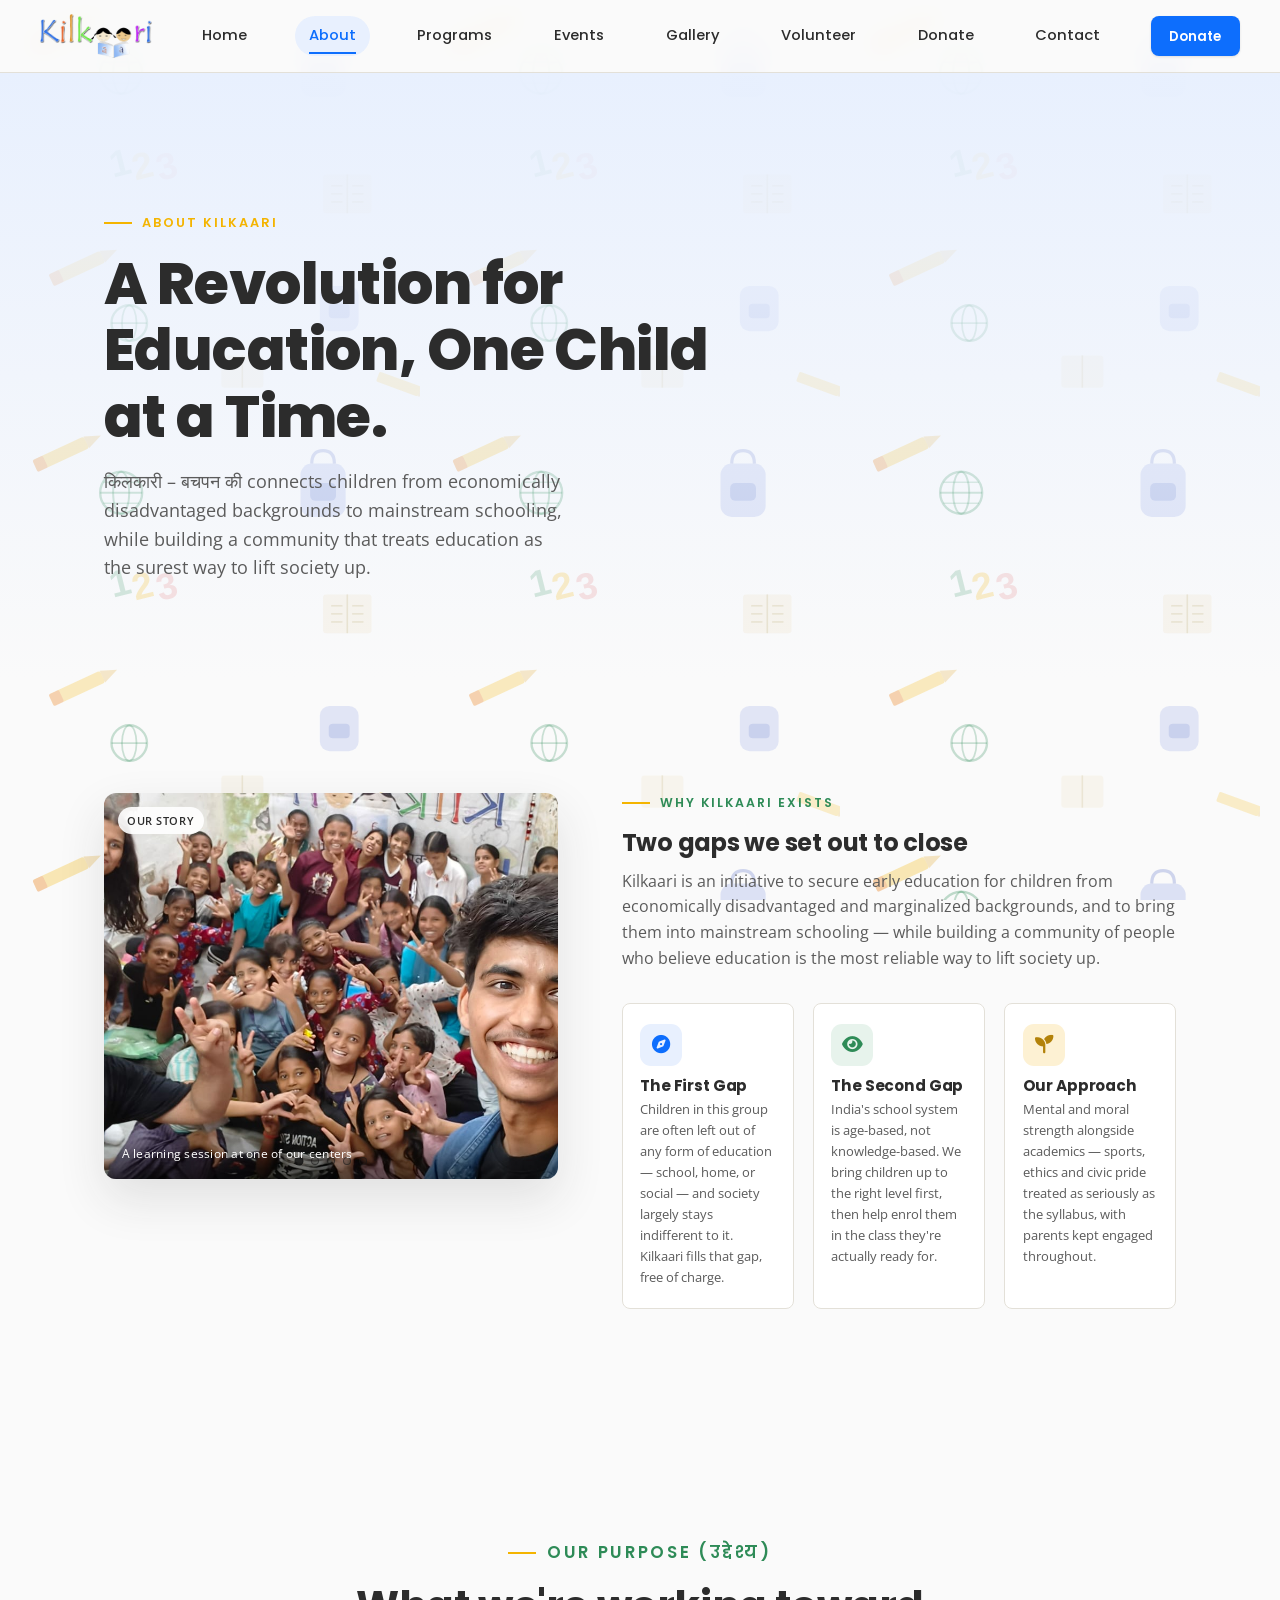
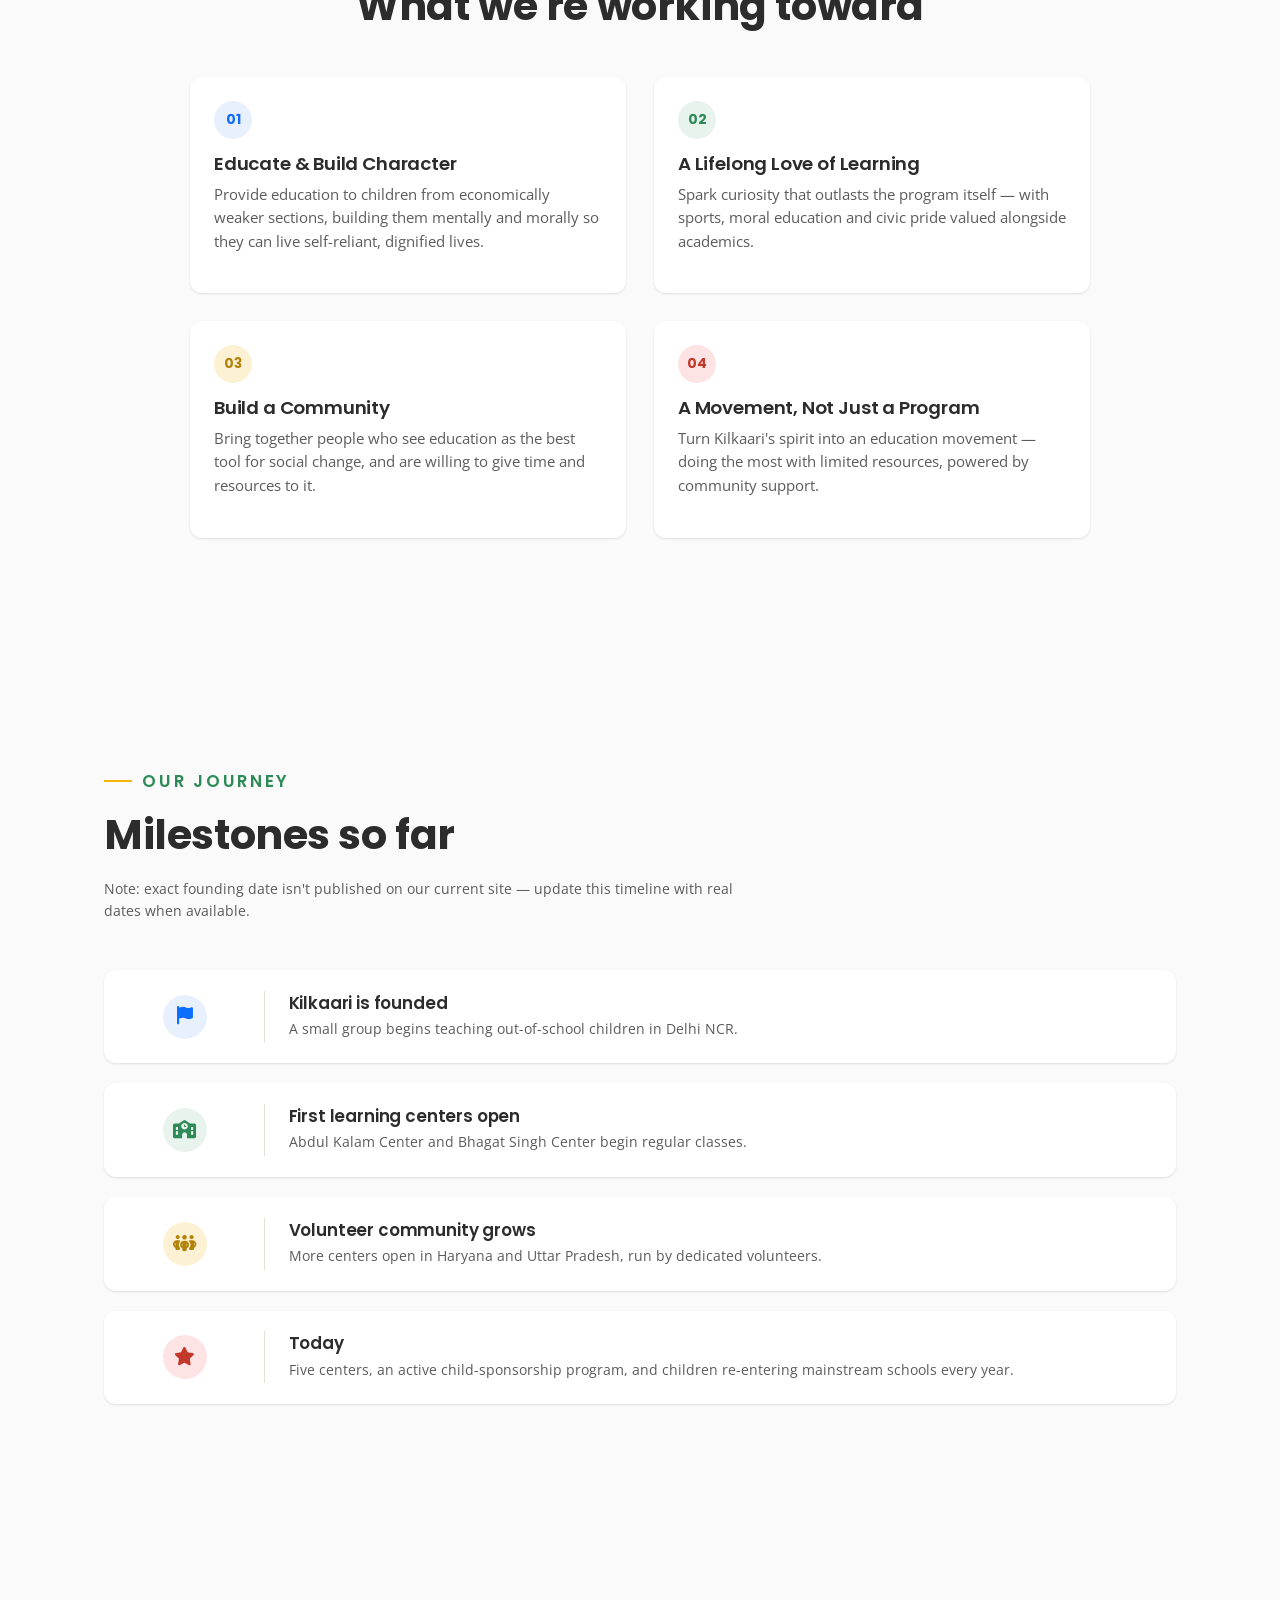
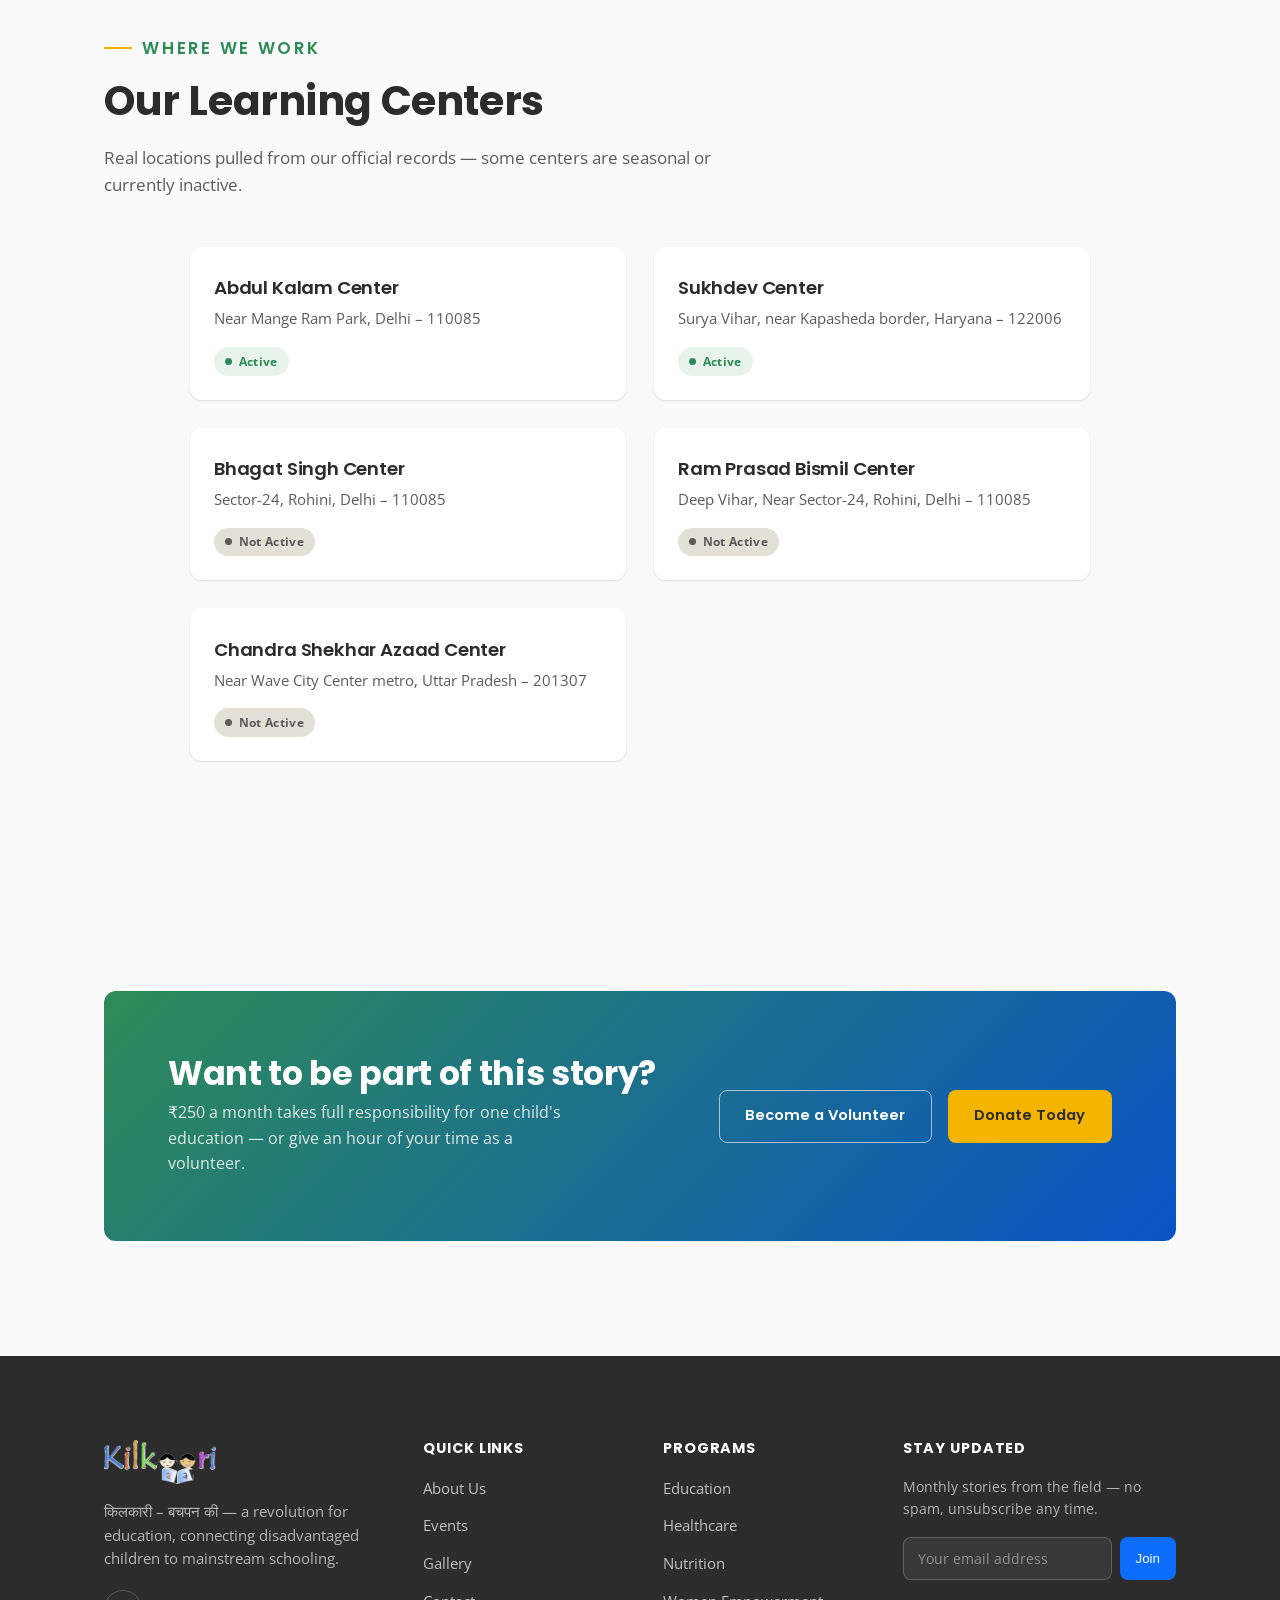
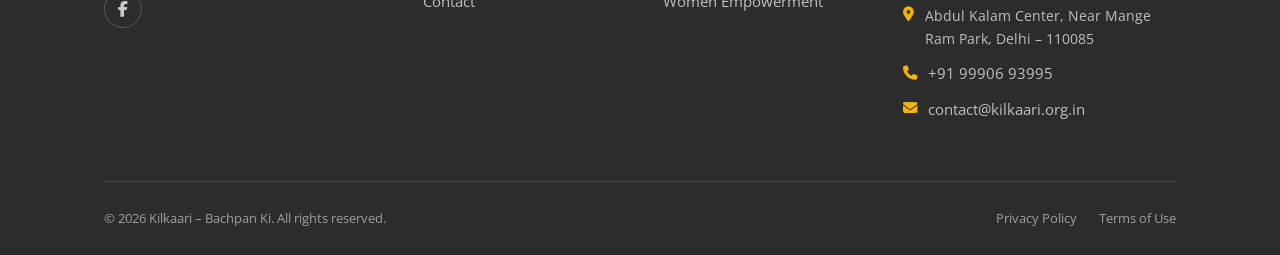
==== Kilkaari/about.html @ 32767340 "some changes" ====
<!DOCTYPE html>
<html lang="en">
<head>
<meta charset="UTF-8">
<meta name="viewport" content="width=device-width, initial-scale=1.0">
<title>About Us | Kilkaari – Bachpan Ki</title>
<meta name="description" content="The story behind Kilkaari – Bachpan Ki: our mission, vision, founder, timeline and the centers where we work.">
<link rel="preconnect" href="https://fonts.googleapis.com">
<link rel="stylesheet" href="https://cdnjs.cloudflare.com/ajax/libs/font-awesome/6.5.1/css/all.min.css">
<link rel="stylesheet" href="assets/css/global.css">
<link rel="stylesheet" href="assets/css/navbar.css">
<link rel="stylesheet" href="assets/css/hero.css">
<link rel="stylesheet" href="assets/css/carousel.css">
<link rel="stylesheet" href="assets/css/cards.css">
<link rel="stylesheet" href="assets/css/buttons.css">
<link rel="stylesheet" href="assets/css/forms.css">
<link rel="stylesheet" href="assets/css/footer.css">
<link rel="stylesheet" href="assets/css/responsive.css">
</head>
<body>
<a href="#main-content" class="visually-hidden">Skip to main content</a>

<header class="site-header">
  <div class="container navbar">
    <a href="index.html" class="navbar__brand">
      <img src="assets/images/logo.png" alt="Kilkaari – Bachpan Ki" class="navbar__brand-logo">
    </a>
    <nav class="navbar__links" aria-label="Primary">
      <a href="index.html">Home</a>
      <a href="about.html">About</a>
      <a href="programs.html">Programs</a>
      <a href="events.html">Events</a>
      <a href="gallery.html">Gallery</a>
      <a href="volunteer.html">Volunteer</a>
      <a href="donate.html">Donate</a>
      <a href="contact.html">Contact</a>
    </nav>
    <div class="navbar__actions">
      <a href="donate.html" class="btn btn-primary btn-sm">Donate</a>
      <button class="navbar__toggle" aria-label="Toggle menu" aria-expanded="false"><span></span><span></span><span></span></button>
    </div>
  </div>
</header>

<main id="main-content">

<!-- ============================= PAGE HERO ============================= -->
<section class="hero" style="padding-bottom:64px;">
  <div class="container">
    <p class="hero__eyebrow">About Kilkaari</p>
    <h1 class="hero__title" style="max-width:16ch;">A Revolution for Education, One Child at a Time.</h1>
    <p class="hero__lede">किलकारी – बचपन की connects children from economically disadvantaged backgrounds to mainstream schooling, while building a community that treats education as the surest way to lift society up.</p>
  </div>
</section>

<!-- ============================= MISSION / WHY ============================= -->
<section class="about-section">
  <div class="container about__grid">
    <div class="about__media reveal">
      <div class="photo-frame">
        <!-- 5-image swipeable carousel — replace the placeholder story-slide-2..5
             files in assets/images with real photos; story-slide-1.jpeg is
             currently the same as the original about-img.jpeg. -->
        <div class="imgcarousel imgcarousel--on-light" data-interval="4200" aria-label="Our Story photo carousel">
          <div class="imgcarousel__slide is-active" style="background-image:url('assets/images/story-slide-1.jpeg');"></div>
          <div class="imgcarousel__slide" style="background-image:url('assets/images/story-slide-2.jpeg');"></div>
          <div class="imgcarousel__slide" style="background-image:url('assets/images/story-slide-3.jpeg');"></div>
          <div class="imgcarousel__slide" style="background-image:url('assets/images/story-slide-4.jpeg');"></div>
          <div class="imgcarousel__slide" style="background-image:url('assets/images/story-slide-5.jpeg');"></div>
        </div>
        <span class="photo-tag">Our Story</span>
        <span class="photo-caption">A learning session at one of our centers</span>
      </div>
    </div>
    <div class="about__copy reveal">
      <p class="eyebrow">Why Kilkaari Exists</p>
      <h2>Two gaps we set out to close</h2>
      <p>Kilkaari is an initiative to secure early education for children from economically disadvantaged and marginalized backgrounds, and to bring them into mainstream schooling — while building a community of people who believe education is the most reliable way to lift society up.</p>
      <div class="about__values">
        <div class="value-chip">
          <div class="icon"><i class="fa-solid fa-compass"></i></div>
          <h4>The First Gap</h4>
          <p>Children in this group are often left out of any form of education — school, home, or social — and society largely stays indifferent to it. Kilkaari fills that gap, free of charge.</p>
        </div>
        <div class="value-chip">
          <div class="icon"><i class="fa-solid fa-eye"></i></div>
          <h4>The Second Gap</h4>
          <p>India's school system is age-based, not knowledge-based. We bring children up to the right level first, then help enrol them in the class they're actually ready for.</p>
        </div>
        <div class="value-chip">
          <div class="icon"><i class="fa-solid fa-seedling"></i></div>
          <h4>Our Approach</h4>
          <p>Mental and moral strength alongside academics — sports, ethics and civic pride treated as seriously as the syllabus, with parents kept engaged throughout.</p>
        </div>
      </div>
    </div>
  </div>
</section>

<!-- ============================= MISSION / VISION / PURPOSE ============================= -->
<section class="programs-section">
  <div class="container">
    <div class="section-head center reveal" style="margin-left:auto;margin-right:auto;">
      <p class="eyebrow" style="justify-content:center;">Our Purpose (उद्देश्य)</p>
      <h2>What we're working toward</h2>
    </div>
    <div class="programs-grid">
      <article class="program-card card reveal">
        <div class="program-card__body">
          <span class="num badge-num">01</span>
          <h3>Educate & Build Character</h3>
          <p>Provide education to children from economically weaker sections, building them mentally and morally so they can live self-reliant, dignified lives.</p>
        </div>
      </article>
      <article class="program-card card reveal">
        <div class="program-card__body">
          <span class="num badge-num">02</span>
          <h3>A Lifelong Love of Learning</h3>
          <p>Spark curiosity that outlasts the program itself — with sports, moral education and civic pride valued alongside academics.</p>
        </div>
      </article>
      <article class="program-card card reveal">
        <div class="program-card__body">
          <span class="num badge-num">03</span>
          <h3>Build a Community</h3>
          <p>Bring together people who see education as the best tool for social change, and are willing to give time and resources to it.</p>
        </div>
      </article>
      <article class="program-card card reveal">
        <div class="program-card__body">
          <span class="num badge-num">04</span>
          <h3>A Movement, Not Just a Program</h3>
          <p>Turn Kilkaari's spirit into an education movement — doing the most with limited resources, powered by community support.</p>
        </div>
      </article>
    </div>
  </div>
</section>

<!-- ============================= TIMELINE ============================= -->
<section class="timeline-section" id="timeline">
  <div class="container">
    <div class="section-head reveal">
      <p class="eyebrow">Our Journey</p>
      <h2>Milestones so far</h2>
      <p style="font-size:.85rem;">Note: exact founding date isn't published on our current site — update this timeline with real dates when available.</p>
    </div>
    <div class="events-list">
      <div class="event-card card reveal">
        <div class="event-card__date"><span class="icon-badge"><i class="fa-solid fa-flag"></i></span></div>
        <div class="event-card__divider"></div>
        <div class="event-card__info">
          <h3>Kilkaari is founded</h3>
          <div class="meta"><span>A small group begins teaching out-of-school children in Delhi NCR.</span></div>
        </div>
      </div>
      <div class="event-card card reveal">
        <div class="event-card__date"><span class="icon-badge"><i class="fa-solid fa-school"></i></span></div>
        <div class="event-card__divider"></div>
        <div class="event-card__info">
          <h3>First learning centers open</h3>
          <div class="meta"><span>Abdul Kalam Center and Bhagat Singh Center begin regular classes.</span></div>
        </div>
      </div>
      <div class="event-card card reveal">
        <div class="event-card__date"><span class="icon-badge"><i class="fa-solid fa-people-group"></i></span></div>
        <div class="event-card__divider"></div>
        <div class="event-card__info">
          <h3>Volunteer community grows</h3>
          <div class="meta"><span>More centers open in Haryana and Uttar Pradesh, run by dedicated volunteers.</span></div>
        </div>
      </div>
      <div class="event-card card reveal">
        <div class="event-card__date"><span class="icon-badge"><i class="fa-solid fa-star"></i></span></div>
        <div class="event-card__divider"></div>
        <div class="event-card__info">
          <h3>Today</h3>
          <div class="meta"><span>Five centers, an active child-sponsorship program, and children re-entering mainstream schools every year.</span></div>
        </div>
      </div>
    </div>
  </div>
</section>

<!-- ============================= CENTERS ============================= -->
<section class="centers-section" id="centers">
  <div class="container">
    <div class="section-head reveal">
      <p class="eyebrow">Where We Work</p>
      <h2>Our Learning Centers</h2>
      <p>Real locations pulled from our official records — some centers are seasonal or currently inactive.</p>
    </div>
    <div id="centers-list" class="programs-grid">
      <!-- Populated live from the backend if it's reachable; falls back to the list below otherwise -->
      <article class="program-card card reveal"><div class="program-card__body"><h3>Abdul Kalam Center</h3><p>Near Mange Ram Park, Delhi – 110085</p><span class="status-pill is-active">Active</span></div></article>
      <article class="program-card card reveal"><div class="program-card__body"><h3>Sukhdev Center</h3><p>Surya Vihar, near Kapasheda border, Haryana – 122006</p><span class="status-pill is-active">Active</span></div></article>
      <article class="program-card card reveal"><div class="program-card__body"><h3>Bhagat Singh Center</h3><p>Sector-24, Rohini, Delhi – 110085</p><span class="status-pill is-inactive">Not Active</span></div></article>
      <article class="program-card card reveal"><div class="program-card__body"><h3>Ram Prasad Bismil Center</h3><p>Deep Vihar, Near Sector-24, Rohini, Delhi – 110085</p><span class="status-pill is-inactive">Not Active</span></div></article>
      <article class="program-card card reveal"><div class="program-card__body"><h3>Chandra Shekhar Azaad Center</h3><p>Near Wave City Center metro, Uttar Pradesh – 201307</p><span class="status-pill is-inactive">Not Active</span></div></article>
    </div>
  </div>
</section>

<!-- ============================= CTA ============================= -->
<section class="cta-section">
  <div class="container">
    <div class="cta-banner reveal">
      <div>
        <h2>Want to be part of this story?</h2>
        <p>₹250 a month takes full responsibility for one child's education — or give an hour of your time as a volunteer.</p>
      </div>
      <div class="cta-banner__actions">
        <a href="volunteer.html" class="btn btn-outline-light">Become a Volunteer</a>
        <a href="donate.html" class="btn btn-accent">Donate Today</a>
      </div>
    </div>
  </div>
</section>

</main>

<footer class="site-footer">
  <div class="container">
    <div class="footer__grid">
      <div class="footer__brand">
        <a href="index.html" class="navbar__brand">
          <img src="assets/images/logo.png" alt="Kilkaari – Bachpan Ki" class="navbar__brand-logo">
        </a>
        <p>किलकारी – बचपन की — a revolution for education, connecting disadvantaged children to mainstream schooling.</p>
        <div class="footer__social">
          <a href="https://www.facebook.com/kilkaari.bachpanki" target="_blank" rel="noopener" aria-label="Facebook"><i class="fa-brands fa-facebook-f"></i></a>
        </div>
      </div>
      <div class="footer__col">
        <h4>Quick Links</h4>
        <ul>
          <li><a href="about.html">About Us</a></li>
          <li><a href="events.html">Events</a></li>
          <li><a href="gallery.html">Gallery</a></li>
          <li><a href="contact.html">Contact</a></li>
        </ul>
      </div>
      <div class="footer__col">
        <h4>Programs</h4>
        <ul>
          <li><a href="programs.html">Education</a></li>
          <li><a href="programs.html">Healthcare</a></li>
          <li><a href="programs.html">Nutrition</a></li>
          <li><a href="programs.html">Women Empowerment</a></li>
        </ul>
      </div>
      <div class="footer__col footer__newsletter">
        <h4>Stay Updated</h4>
        <p>Monthly stories from the field — no spam, unsubscribe any time.</p>
        <form class="newsletter-form">
          <label for="newsletter-email" class="visually-hidden">Email address</label>
          <input type="email" id="newsletter-email" placeholder="Your email address" required>
          <button type="submit">Join</button>
        </form>
        <ul class="footer__contact" style="margin-top:1.5rem;">
          <li><i class="fa-solid fa-location-dot"></i><span>Abdul Kalam Center, Near Mange Ram Park, Delhi – 110085</span></li>
          <li><i class="fa-solid fa-phone"></i><span><a href="tel:+919990693995">+91 99906 93995</a></span></li>
          <li><i class="fa-solid fa-envelope"></i><span><a href="mailto:contact@kilkaari.org.in">contact@kilkaari.org.in</a></span></li>
        </ul>
      </div>
    </div>
    <div class="footer__bottom">
      <span>&copy; <span data-current-year>2026</span> Kilkaari – Bachpan Ki. All rights reserved.</span>
      <div class="footer__legal"><a href="#">Privacy Policy</a><a href="#">Terms of Use</a></div>
    </div>
  </div>
</footer>

<script>window.KILKAARI_API_BASE_URL = 'https://killaari-bachpan-ki.onrender.com';</script>
<script src="assets/js/api.js"></script>
<script src="assets/js/carousel.js"></script>
<script src="assets/js/navbar.js"></script>
<script src="assets/js/animation.js"></script>
<script src="assets/js/main.js"></script>
<script>
  // Try to load centers live from the backend; silently keep the static
  // fallback list above if the API isn't reachable.
  (async function () {
    if (!window.KilkaariAPI) return;
    try {
      const centers = await window.KilkaariAPI.getCenters();
      if (!Array.isArray(centers) || !centers.length) return;
      const wrap = document.getElementById('centers-list');
      wrap.innerHTML = centers.map((c) => `
        <article class="program-card card reveal is-visible">
          <div class="program-card__body">
            <h3>${c.name}</h3>
            <p>${c.address}</p>
            <span class="status-pill ${c.is_active ? 'is-active' : 'is-inactive'}">${c.is_active ? 'Active' : 'Not Active'}</span>
          </div>
        </article>`).join('');
    } catch (err) {
      console.warn('Could not load live centers, showing static list:', err.message);
    }
  })();
</script>
</body>
</html>
---- Kilkaari/assets/css/global.css ----
/* ==========================================================================
   Kilkaari — Bachpan Ki
   global.css — design tokens, resets, base typography, utilities
   ========================================================================== */

@import url('https://fonts.googleapis.com/css2?family=Poppins:wght@400;500;600;700;800&family=Open+Sans:wght@400;500;600;700&display=swap');

:root{
  /* ---- Brand colors (as specified) ---- */
  --color-primary: #0D6EFD;
  --color-secondary: #2E8B57;
  --color-accent: #F4B400;
  --color-bg: #FAFAFA;
  --color-dark: #2C2C2C;
  --color-light: #FFFFFF;

  /* ---- Derived / supporting neutrals (editorial paper tones) ---- */
  --color-primary-dark: #0952c6;
  --color-primary-tint: #e8f0fe;
  --color-secondary-dark: #24714a;
  --color-secondary-tint: #e7f3ec;
  --color-accent-tint: #fdf1d3;
  --color-ink: #232323;
  --color-ink-soft: #5b5b5b;
  --color-hairline: #e3e0d8;
  --color-paper: #F7F5F0;

  /* ---- Type ---- */
  --font-display: 'Poppins', sans-serif;
  --font-body: 'Open Sans', sans-serif;

  /* ---- Radius / shadow ---- */
  --radius: 12px;
  --radius-sm: 8px;
  --shadow-sm: 0 1px 3px rgba(44,44,44,0.06), 0 1px 2px rgba(44,44,44,0.08);
  --shadow-md: 0 8px 24px rgba(44,44,44,0.08);
  --shadow-lg: 0 20px 48px rgba(44,44,44,0.12);

  /* ---- Layout ---- */
  --container-max: 1200px;
  --gutter: clamp(20px, 5vw, 64px);
  --section-pad: clamp(64px, 9vw, 120px);
}

*, *::before, *::after{ box-sizing: border-box; }

html{
  scroll-behavior: smooth;
  /* Pattern lives on the root element with a fixed attachment. The root's
     background always paints behind literally everything in the document —
     no z-index or stacking-context tricks needed, so no section, card, or
     future style change can ever accidentally cover it or create a visible
     seam between sections again. */
  background-color: var(--color-bg);
  background-image: url('../images/bg-pattern.svg');
  background-repeat: repeat;
  background-attachment: fixed;
  background-size: 420px 420px;
}

body{
  margin:0;
  font-family: var(--font-body);
  color: var(--color-ink);
  background: transparent;
  line-height: 1.6;
  font-size: 16px;
  -webkit-font-smoothing: antialiased;
}

img{ max-width:100%; display:block; }

a{ color: inherit; text-decoration:none; }

ul, ol{ margin:0; padding:0; list-style:none; }

h1,h2,h3,h4,h5,h6{
  font-family: var(--font-display);
  color: var(--color-dark);
  line-height: 1.15;
  margin: 0 0 .5em;
  letter-spacing: -0.01em;
}

h1{ font-weight:800; }
h2{ font-weight:700; }
h3{ font-weight:600; }

p{ margin: 0 0 1em; color: var(--color-ink-soft); }

.container{
  max-width: var(--container-max);
  margin: 0 auto;
  padding: 0 var(--gutter);
}

section{ padding: var(--section-pad) 0; }

/* ---- Eyebrow / section labels (editorial ledger style) ---- */
.eyebrow{
  display:flex;
  align-items:center;
  gap:.65rem;
  font-family: var(--font-display);
  font-size: .78rem;
  font-weight:600;
  letter-spacing: .16em;
  text-transform: uppercase;
  color: var(--color-secondary);
  margin-bottom: 1rem;
}
.eyebrow::before{
  content:"";
  width: 28px;
  height: 2px;
  background: var(--color-accent);
  display:inline-block;
}

.section-head{
  max-width: 640px;
  margin-bottom: 3rem;
}
.section-head.center{ margin-left:auto; margin-right:auto; text-align:center; }

.section-head h2{ font-size: clamp(1.8rem, 3.2vw, 2.6rem); }
.section-head p{ font-size:1.05rem; }

/* ---- Photography placeholder (used across the site instead of real imagery) ---- */
.photo-frame{
  position: relative;
  overflow: hidden;
  border-radius: var(--radius);
  display: flex;
  align-items: flex-end;
  min-height: 420px;
}
.photo-frame img{
  position:absolute;
  inset:0;
  width:100%;
  height:100%;
  object-fit:cover;
  object-position:center;
  z-index:0;
}
.photo-frame::before{
  content:"";
  position:absolute; inset:0;
  background-image:
    repeating-linear-gradient(115deg, rgba(255,255,255,0.06) 0px, rgba(255,255,255,0.06) 1px, transparent 1px, transparent 14px);
  mix-blend-mode: overlay;
}
.photo-frame .photo-caption{
  position:relative;
  z-index:1;
  width:100%;
  padding: .9rem 1.1rem;
  background: linear-gradient(to top, rgba(0,0,0,.55), transparent);
  color:#fff;
  font-family: var(--font-body);
  font-size:.78rem;
  letter-spacing:.02em;
}
.photo-frame .photo-tag{
  position:absolute;
  top:.85rem; left:.85rem;
  z-index:1;
  background: rgba(255,255,255,.9);
  color: var(--color-dark);
  font-size:.68rem;
  font-weight:600;
  letter-spacing:.05em;
  text-transform:uppercase;
  padding:.3rem .6rem;
  border-radius: 100px;
}
.photo-frame.tone-blue{ background: linear-gradient(155deg,#dbe6fb 0%, #b9cff5 55%, #9dbdf0 100%); }
.photo-frame.tone-gold{ background: linear-gradient(155deg,#f6e8c4 0%, #f0d791 55%, #e8c565 100%); }
.photo-frame.tone-dark{ background: linear-gradient(155deg,#4a4a4a 0%, #333 60%, #232323 100%); }

/* ---- Real photo support: used when an item has an actual image_url from the API ---- */
.photo-frame.has-photo{
  background-size: cover;
  background-position: center;
  background-repeat: no-repeat;
}
.photo-frame.has-photo::before{ display:none; } /* skip the placeholder texture overlay on real photos */

/* ---- Utilities ---- */
.text-center{ text-align:center; }
.visually-hidden{
  position:absolute !important;
  width:1px; height:1px;
  padding:0; margin:-1px;
  overflow:hidden;
  clip:rect(0,0,0,0);
  white-space:nowrap; border:0;
}

.reveal{
  opacity:0;
  transform: translateY(24px);
  transition: opacity .7s ease, transform .7s ease;
}
.reveal.is-visible{
  opacity:1;
  transform: translateY(0);
}

@media (prefers-reduced-motion: reduce){
  html{ scroll-behavior:auto; }
  .reveal{ opacity:1; transform:none; transition:none; }
}

::selection{ background: var(--color-accent-tint); color: var(--color-dark); }

:focus-visible{
  outline: 3px solid var(--color-primary);
  outline-offset: 2px;
}
---- Kilkaari/assets/css/navbar.css ----
/* ==========================================================================
   navbar.css
   ========================================================================== */

.site-header{
  position: sticky;
  top:0;
  z-index: 1000;
  background: rgba(250,250,250,0.92);
  backdrop-filter: saturate(140%) blur(10px);
  border-bottom: 1px solid var(--color-hairline);
  transition: box-shadow .3s ease;
}
.site-header.is-scrolled{
  box-shadow: var(--shadow-sm);
}

.navbar{
  display:flex;
  align-items:center;
  justify-content: space-between;
  padding: 14px 0;
}

.navbar__brand{
  display:flex;
  align-items:center;
  gap:.65rem;
  font-family: var(--font-display);
  font-weight:700;
  font-size:1.2rem;
  color: var(--color-dark);
}
.navbar__brand-logo{
  height: 44px;
  width: auto;
  display: block;
}
.navbar__brand .brand-text{ display:flex; flex-direction:column; line-height:1.05; }
.navbar__brand .brand-text small{
  font-family: var(--font-body);
  font-weight:600;
  font-size:.62rem;
  letter-spacing:.14em;
  text-transform:uppercase;
  color: var(--color-ink-soft);
}

.navbar__links{
  display:flex;
  align-items:center;
  gap: 2.1rem;
}
.navbar__links a{
  font-family: var(--font-display);
  font-size:.92rem;
  font-weight:500;
  color: var(--color-dark);
  position:relative;
  padding: 8px 14px;
  border-radius: 100px;
  transition: color .2s ease, background .2s ease, transform .15s ease;
}
.navbar__links a::after{
  content:"";
  position:absolute;
  left:14px; right:14px; bottom:2px;
  height:2px;
  background: var(--color-primary);
  transform: scaleX(0);
  transform-origin: left;
  transition: transform .25s ease;
}
.navbar__links a:hover,
.navbar__links a:focus-visible{
  color: var(--color-primary);
  background: var(--color-primary-tint);
}
.navbar__links a:hover::after,
.navbar__links a:focus-visible::after,
.navbar__links a.active::after{ transform: scaleX(1); }
.navbar__links a.active{ color: var(--color-primary); background: var(--color-primary-tint); }
.navbar__links a:active{ transform: scale(.96); }

/* Touch devices: tapping a link gives the same highlighted feedback as
   hover, briefly, so buttons feel responsive on mobile too. */
@media (hover: none){
  .navbar__links a:active{
    color: var(--color-primary);
    background: var(--color-primary-tint);
  }
}

.navbar__actions{ display:flex; align-items:center; gap:1.2rem; }

.navbar__toggle{
  display:none;
  flex-direction:column;
  gap:5px;
  background:none;
  border:0;
  cursor:pointer;
  padding: 6px;
}
.navbar__toggle span{
  width:24px; height:2px;
  background: var(--color-dark);
  transition: transform .3s ease, opacity .3s ease;
}
.navbar__toggle.is-open span:nth-child(1){ transform: translateY(7px) rotate(45deg); }
.navbar__toggle.is-open span:nth-child(2){ opacity:0; }
.navbar__toggle.is-open span:nth-child(3){ transform: translateY(-7px) rotate(-45deg); }

@media (max-width: 960px){
  .navbar__links{
    position:fixed;
    top:70px; left:0; right:0;
    background: var(--color-light);
    flex-direction:column;
    align-items:flex-start;
    gap:0;
    border-bottom:1px solid var(--color-hairline);
    box-shadow: var(--shadow-md);
    max-height:0;
    overflow:hidden;
    transition: max-height .35s ease;
  }
  .navbar__links.is-open{ max-height: 420px; }
  .navbar__links a{
    width:100%;
    padding: 16px var(--gutter);
    border-bottom:1px solid var(--color-hairline);
  }
  .navbar__links a::after{ display:none; }
  .navbar__actions .btn{ display:none; }
  .navbar__toggle{ display:flex; }
}
---- Kilkaari/assets/css/hero.css ----
/* ==========================================================================
   hero.css — full-bleed photo background hero
   ========================================================================== */

.hero{
  position:relative;
  overflow:hidden;
  padding: clamp(64px, 12vw, 140px) 0 clamp(48px, 8vw, 96px);
}

/* The photo itself, set inline via style="background-image:url(...)" on the
   section so it's easy to swap — see index.html <section class="hero hero--photo"> */
.hero--photo{
  background-size: cover;
  background-position: center;
  background-repeat: no-repeat;
  min-height: 640px;
  display:flex;
  align-items:center;
}

/* Dark gradient so white text stays readable over any photo, strongest on
   the left where the text sits, fading out toward the right of the image. */
.hero__overlay{
  position:absolute;
  inset:0;
  background: linear-gradient(100deg, rgba(20,20,20,.82) 0%, rgba(20,20,20,.62) 38%, rgba(20,20,20,.18) 68%, rgba(20,20,20,0) 88%);
  z-index:1;
}

.hero__grid{
  position:relative;
  z-index:2;
}

.hero__content{
  max-width: 640px;
}

.hero__eyebrow{
  font-family: var(--font-display);
  font-size:.8rem;
  font-weight:600;
  letter-spacing:.16em;
  text-transform:uppercase;
  color: var(--color-accent);
  margin-bottom:1.1rem;
  display:flex; align-items:center; gap:.6rem;
}
.hero__eyebrow::before{ content:""; width:28px; height:2px; background:var(--color-accent); }

.hero__title{
  font-size: clamp(2.3rem, 4.6vw, 3.6rem);
  font-weight:800;
  color: #fff;
  margin-bottom: 1.1rem;
}
.hero__title .accent{ color: #6ea8ff; }

.hero__lede{
  font-size: 1.12rem;
  max-width: 46ch;
  margin-bottom: 2rem;
  color: rgba(255,255,255,.88);
}

/* Plain (non-photo) hero used on inner pages — the rules above are tuned
   for white text over a dark photo overlay, which is unreadable on the
   light patterned background these pages actually use. Override to dark
   text plus a soft brand-tinted backdrop so the header still feels
   deliberate rather than blank. */
.hero:not(.hero--photo){
  background: linear-gradient(180deg, var(--color-primary-tint) 0%, rgba(232,240,254,0) 100%);
}
.hero:not(.hero--photo) .hero__title{ color: var(--color-dark); }
.hero:not(.hero--photo) .hero__title .accent{ color: var(--color-primary); }
.hero:not(.hero--photo) .hero__lede{ color: var(--color-ink-soft); }

.hero__actions{
  display:flex;
  flex-wrap:wrap;
  gap: 1rem;
  margin-bottom: 2.6rem;
}
.hero__actions .btn-outline{
  color:#fff;
  border-color: rgba(255,255,255,.55);
}
.hero__actions .btn-outline:hover{
  background: rgba(255,255,255,.12);
}

.hero__stats{
  display:grid;
  grid-template-columns: repeat(4, auto);
  gap: clamp(20px, 3vw, 40px);
  border-top: 1px solid rgba(255,255,255,.28);
  padding-top: 1.6rem;
}
.hero__stat .num{
  font-family: var(--font-display);
  font-weight:800;
  font-size: clamp(1.4rem, 2.4vw, 1.9rem);
  color: #fff;
  display:block;
}
.hero__stat .label{
  font-size:.78rem;
  color: rgba(255,255,255,.75);
  letter-spacing:.02em;
}

@media (max-width: 960px){
  .hero__stats{ grid-template-columns: repeat(2, auto); row-gap: 1.6rem; }
  .hero--photo{ min-height: 560px; }
}
---- Kilkaari/assets/css/carousel.css ----
/* ==========================================================================
   carousel.css — generic crossfade + swipe image carousel
   Used by: .hero__slides (hero background) and .about__carousel (Our Story)
   ========================================================================== */

.imgcarousel{
  position:absolute;
  inset:0;
  z-index:0;
  overflow:hidden;
  touch-action: pan-y; /* let vertical page scroll pass through, we handle horizontal swipe */
}

.imgcarousel__slide{
  position:absolute;
  inset:0;
  background-size: cover;
  background-position: center;
  background-repeat: no-repeat;
  opacity:0;
  transition: opacity .9s ease;
}
.imgcarousel__slide.is-active{ opacity:1; }

/* dot indicators */
.imgcarousel__dots{
  position:absolute;
  left:50%;
  bottom:14px;
  transform: translateX(-50%);
  z-index:3;
  display:flex;
  gap:8px;
}
.imgcarousel__dots button{
  width:8px; height:8px;
  border-radius:50%;
  border:1.5px solid rgba(255,255,255,.85);
  background: rgba(255,255,255,.25);
  padding:0;
  cursor:pointer;
  transition: background .2s ease, transform .2s ease;
}
.imgcarousel__dots button.is-active{
  background: rgba(255,255,255,.95);
  transform: scale(1.15);
}

/* Variant for carousels sitting on light backgrounds (e.g. inside a
   photo-frame card) where white dots would disappear */
.imgcarousel--on-light .imgcarousel__dots button{
  border-color: rgba(35,35,35,.55);
  background: rgba(35,35,35,.18);
}
.imgcarousel--on-light .imgcarousel__dots button.is-active{
  background: rgba(35,35,35,.85);
}

/* Prev/next arrows, hidden until hover on desktop, always visible on touch */
.imgcarousel__arrow{
  position:absolute;
  top:50%;
  transform: translateY(-50%);
  z-index:3;
  width:36px; height:36px;
  border-radius:50%;
  border:0;
  background: rgba(0,0,0,.35);
  color:#fff;
  display:flex; align-items:center; justify-content:center;
  cursor:pointer;
  opacity:0;
  transition: opacity .2s ease, background .2s ease;
}
.imgcarousel:hover .imgcarousel__arrow{ opacity:1; }
.imgcarousel__arrow:hover{ background: rgba(0,0,0,.55); }
.imgcarousel__arrow--prev{ left:12px; }
.imgcarousel__arrow--next{ right:12px; }

@media (hover: none){
  .imgcarousel__arrow{ opacity:1; background: rgba(0,0,0,.3); }
}

@media (prefers-reduced-motion: reduce){
  .imgcarousel__slide{ transition:none; }
}
---- Kilkaari/assets/css/cards.css ----
/* ==========================================================================
   cards.css
   ========================================================================== */

/* ---- generic card shell ---- */
.card{
  background: var(--color-light);
  border-radius: var(--radius);
  box-shadow: var(--shadow-sm);
  transition: transform .3s ease, box-shadow .3s ease;
}
.card:hover{ transform: translateY(-4px); box-shadow: var(--shadow-md); }

/* ---- About section ---- */
.about-section{ }
.about__grid{
  display:grid;
  grid-template-columns: .9fr 1.1fr;
  gap: clamp(32px,5vw,64px);
  align-items:start;
}
.about__media{ position:sticky; top: 100px; }
.about__media .photo-frame{ min-height: 380px; aspect-ratio: 4/3.4; box-shadow: var(--shadow-lg); }
.about__values{
  display:grid;
  grid-template-columns: repeat(3, 1fr);
  gap: 1.2rem;
  margin-top: 2rem;
}
.value-chip{
  border:1px solid var(--color-hairline);
  border-radius: var(--radius-sm);
  padding: 1.25rem 1.1rem;
  background: var(--color-light);
  transition: transform .2s ease, box-shadow .2s ease, border-color .2s ease;
}
.value-chip:hover{
  transform: translateY(-3px);
  box-shadow: var(--shadow-md);
  border-color: transparent;
}
.value-chip .icon{
  width:42px; height:42px;
  border-radius:11px;
  display:flex; align-items:center; justify-content:center;
  font-size:1.15rem;
  margin-bottom:.7rem;
  background: var(--color-primary-tint);
  color: var(--color-primary);
}
/* alternate accent colors across the three chips so the section reads as
   deliberately colorful rather than a single flat tone repeated three times */
.value-chip:nth-child(2) .icon{ background: var(--color-secondary-tint); color: var(--color-secondary); }
.value-chip:nth-child(3) .icon{ background: var(--color-accent-tint); color: #b3820a; }
.value-chip h4{ font-size:.95rem; margin-bottom:.25rem; }
.value-chip p{ font-size:.82rem; margin:0; }

/* ---- Program cards ---- */
.programs-grid{
  display:grid;
  grid-template-columns: repeat(2, 1fr);
  gap: 1.75rem;
  max-width: 900px;
  margin: 0 auto;
}
.program-card{ overflow:hidden; }
.program-card .photo-frame{ border-radius: var(--radius) var(--radius) 0 0; min-height:190px; }
.program-card__body{ padding: 1.5rem; }
.program-card__body .num{
  font-family: var(--font-display);
  font-size:.75rem;
  font-weight:700;
  color: var(--color-primary);
  letter-spacing:.08em;
}
.program-card__body h3{ font-size:1.15rem; margin: .4rem 0 .55rem; }
.program-card__body p{ font-size:.92rem; margin-bottom:1rem; }

/* Numbered badge variant — used where a program card has no photo (e.g. the
   About page's "Our Purpose" grid) so the number reads as a deliberate
   design element instead of plain small text. */
.program-card__body .num.badge-num{
  display:flex;
  align-items:center;
  justify-content:center;
  width:38px; height:38px;
  border-radius:50%;
  font-size:.85rem;
  background: var(--color-primary-tint);
  color: var(--color-primary);
  letter-spacing:0;
  margin-bottom:.85rem;
}
.programs-grid .program-card:nth-child(4n+2) .num.badge-num{ background: var(--color-secondary-tint); color: var(--color-secondary); }
.programs-grid .program-card:nth-child(4n+3) .num.badge-num{ background: var(--color-accent-tint); color: #b3820a; }
.programs-grid .program-card:nth-child(4n+4) .num.badge-num{ background: #fde3e3; color: #c0392b; }

/* Center status pill — used on the About page's "Where We Work" grid */
.status-pill{
  display:inline-flex;
  align-items:center;
  gap:.4rem;
  font-size:.75rem;
  font-weight:700;
  letter-spacing:.03em;
  padding:.3rem .7rem;
  border-radius:100px;
}
.status-pill::before{ content:""; width:7px; height:7px; border-radius:50%; background:currentColor; }
.status-pill.is-active{ background: var(--color-secondary-tint); color: var(--color-secondary); }
.status-pill.is-inactive{ background: var(--color-hairline); color: var(--color-ink-soft); }
.program-card__link{
  font-family: var(--font-display);
  font-weight:600;
  font-size:.85rem;
  color: var(--color-dark);
  display:inline-flex;
  align-items:center;
  gap:.4rem;
}
.program-card__link i{ transition: transform .2s ease; }
.program-card:hover .program-card__link i{ transform: translateX(4px); }

/* ---- Impact counters ---- */
.impact-section{
  background: var(--color-dark);
  color: #fff;
}
.impact-section .section-head h2,
.impact-section .section-head p{ color: #fff; }
.impact-section .section-head p{ color: rgba(255,255,255,.72); }
.impact-grid{
  display:grid;
  grid-template-columns: repeat(5, 1fr);
  gap: 1.5rem;
  text-align:center;
}
.impact-stat .num{
  font-family: var(--font-display);
  font-weight:800;
  font-size: clamp(1.8rem, 3vw, 2.6rem);
  color: var(--color-accent);
  display:block;
}
.impact-stat .label{
  font-size:.85rem;
  color: rgba(255,255,255,.75);
  margin-top:.35rem;
}

/* ---- Campaign cards ---- */
.campaigns-grid{
  display:grid;
  grid-template-columns: repeat(3, 1fr);
  gap: 1.75rem;
}
.campaign-card{ overflow:hidden; }
.campaign-card .photo-frame{ border-radius: var(--radius) var(--radius) 0 0; min-height:180px; }
.campaign-card__body{ padding:1.4rem 1.5rem 1.6rem; }
.campaign-card__body h3{ font-size:1.1rem; margin-bottom:.7rem; }
.progress{
  height:8px;
  border-radius: 100px;
  background: var(--color-hairline);
  overflow:hidden;
  margin-bottom:.6rem;
}
.progress__bar{
  height:100%;
  background: var(--color-secondary);
  border-radius: 100px;
}
.campaign-meta{
  display:flex;
  justify-content:space-between;
  font-size:.82rem;
  color: var(--color-ink-soft);
  margin-bottom:1.2rem;
}
.campaign-meta strong{ color: var(--color-dark); font-family: var(--font-display); }

/* ---- Events ---- */
.events-list{ display:flex; flex-direction:column; gap:1.25rem; }
.event-card{
  display:grid;
  grid-template-columns: 110px 1px 1fr auto;
  align-items:center;
  gap: 1.5rem;
  padding: 1.3rem 1.6rem;
}
.event-card__date{ text-align:center; }
.event-card__date .day{ font-family: var(--font-display); font-size:1.6rem; font-weight:800; color: var(--color-primary); display:block; }
.event-card__date .mon{ font-size:.75rem; letter-spacing:.1em; text-transform:uppercase; color: var(--color-ink-soft); }
.event-card__date .icon-badge{
  width:44px; height:44px;
  border-radius:50%;
  display:flex; align-items:center; justify-content:center;
  margin: 0 auto;
  background: var(--color-primary-tint);
}
.event-card__date .icon-badge i{ color: var(--color-primary); font-size:1.15rem; }
.events-list .event-card:nth-child(2) .icon-badge{ background: var(--color-secondary-tint); }
.events-list .event-card:nth-child(2) .icon-badge i{ color: var(--color-secondary); }
.events-list .event-card:nth-child(3) .icon-badge{ background: var(--color-accent-tint); }
.events-list .event-card:nth-child(3) .icon-badge i{ color: #b3820a; }
.events-list .event-card:nth-child(4) .icon-badge{ background: #fde3e3; }
.events-list .event-card:nth-child(4) .icon-badge i{ color: #c0392b; }
.event-card__divider{ width:1px; height:52px; background: var(--color-hairline); }
.event-card__info h3{ font-size:1.05rem; margin-bottom:.3rem; display:flex; align-items:center; gap:.6rem; flex-wrap:wrap; }
.event-card__info .meta{ font-size:.85rem; color: var(--color-ink-soft); display:flex; gap:1rem; }
.event-card__info .meta span{ display:flex; align-items:center; gap:.35rem; }

.event-card.is-inactive{ opacity:.75; }
.event-status-badge{
  display:inline-block;
  font-size:.68rem;
  font-weight:700;
  letter-spacing:.03em;
  text-transform:uppercase;
  padding:.2rem .55rem;
  border-radius:100px;
}
.event-status-badge.is-postponed{ background:#fde3e3; color:#c0392b; }
.event-status-badge.is-completed{ background: var(--color-secondary-tint); color: var(--color-secondary); }

.events-empty{ color: var(--color-ink-soft); font-size:.95rem; }

/* ---- Volunteer ---- */
.volunteer-section{ }
.volunteer__benefits{
  display:grid;
  grid-template-columns: repeat(3,1fr);
  gap:1.5rem;
  margin-bottom: 3rem;
}
.benefit-card{ padding: 1.6rem; text-align:left; }
.benefit-card .icon{
  width:46px; height:46px;
  border-radius:10px;
  background: var(--color-primary-tint);
  color: var(--color-primary);
  display:flex; align-items:center; justify-content:center;
  font-size:1.2rem;
  margin-bottom:1rem;
}
.benefit-card h4{ font-size:1.02rem; margin-bottom:.4rem; }
.benefit-card p{ font-size:.9rem; margin:0; }

/* ---- Testimonials ---- */
.testimonial-track{ display:flex; gap:1.5rem; overflow:hidden; }
.testimonial-card{
  min-width: 100%;
  padding: 2rem;
  border-left: 3px solid var(--color-accent);
}
.testimonial-card p{
  font-family: var(--font-display);
  font-size:1.15rem;
  color: var(--color-dark);
  font-weight:500;
  line-height:1.5;
}
.testimonial-card .who{ display:flex; align-items:center; gap:.85rem; margin-top:1.2rem; }
.testimonial-card .avatar{
  width:44px; height:44px; border-radius:50%;
  background: var(--color-secondary-tint);
  color: var(--color-secondary);
  display:flex; align-items:center; justify-content:center;
  font-family: var(--font-display); font-weight:700;
}
.testimonial-card .who strong{ display:block; font-size:.92rem; }
.testimonial-card .who span{ font-size:.78rem; color: var(--color-ink-soft); }
.testimonial-dots{ display:flex; gap:.5rem; justify-content:center; margin-top:1.5rem; }
.testimonial-dots button{
  width:8px; height:8px; border-radius:50%;
  border:0; background: var(--color-hairline); cursor:pointer;
}
.testimonial-dots button.active{ background: var(--color-secondary); width:22px; border-radius:4px; transition: width .25s ease; }

/* ---- FAQ ---- */
.faq-list{ max-width: 780px; margin:0 auto; }
.faq-item{ border-bottom: 1px solid var(--color-hairline); }
.faq-item__q{
  display:flex;
  justify-content:space-between;
  align-items:center;
  padding: 1.3rem 0;
  cursor:pointer;
  font-family: var(--font-display);
  font-weight:600;
  font-size:1rem;
  color: var(--color-dark);
  background:none;
  border:0;
  width:100%;
  text-align:left;
}
.faq-item__q i{ transition: transform .25s ease; color: var(--color-primary); }
.faq-item.is-open .faq-item__q i{ transform: rotate(45deg); }
.faq-item__a{
  max-height:0;
  overflow:hidden;
  transition: max-height .3s ease;
}
.faq-item__a p{ padding-bottom: 1.3rem; margin:0; font-size:.95rem; }

/* ---- CTA banner ---- */
.cta-banner{
  background: linear-gradient(135deg, var(--color-secondary) 0%, var(--color-primary-dark) 100%);
  border-radius: var(--radius);
  padding: clamp(2.5rem, 5vw, 4rem);
  display:flex;
  justify-content:space-between;
  align-items:center;
  gap:2rem;
  flex-wrap:wrap;
  color:#fff;
}
.cta-banner h2{ color:#fff; font-size: clamp(1.6rem,2.6vw,2.2rem); margin-bottom:.4rem; }
.cta-banner p{ color: rgba(255,255,255,.85); margin:0; max-width:46ch; }
.cta-banner__actions{ display:flex; gap:1rem; flex-wrap:wrap; }

/* ---- Gallery ---- */
.gallery-filters{ display:flex; gap:.7rem; flex-wrap:wrap; margin-bottom:2rem; }
.gallery-filters button{
  border:1px solid var(--color-hairline);
  background: var(--color-light);
  padding: .5rem 1.1rem;
  border-radius:100px;
  font-family: var(--font-display);
  font-size:.82rem;
  font-weight:500;
  cursor:pointer;
  transition: all .2s ease;
}
.gallery-filters button.active,
.gallery-filters button:hover{ background: var(--color-dark); color:#fff; border-color: var(--color-dark); }

.gallery-grid{
  columns: 3 220px;
  column-gap: 1.25rem;
}
.gallery-item{
  break-inside: avoid;
  margin-bottom: 1.25rem;
  border-radius: var(--radius);
  overflow:hidden;
  position:relative;
  cursor:pointer;
}
.gallery-item .photo-frame{ min-height: 200px; border-radius: var(--radius); }
.gallery-item::after{
  content: "\f00e";
  font-family:"Font Awesome 6 Free"; font-weight:900;
  position:absolute; inset:0;
  display:flex; align-items:center; justify-content:center;
  color:#fff; font-size:1.3rem;
  background: rgba(44,44,44,0);
  opacity:0;
  transition: all .25s ease;
}
.gallery-item:hover::after{ opacity:1; background: rgba(44,44,44,.35); }

@media (max-width: 960px){
  .about__grid, .hero__grid{ grid-template-columns:1fr; }
  .about__media{ position:static; }
  .programs-grid, .campaigns-grid{ grid-template-columns: repeat(2,1fr); }
  .impact-grid{ grid-template-columns: repeat(2,1fr); row-gap:2rem; }
  .volunteer__benefits{ grid-template-columns: 1fr; }
  .about__values{ grid-template-columns: 1fr; }
  .event-card{ grid-template-columns: 80px 1px 1fr; }
  .event-card__cta{ grid-column: 1 / -1; }
  .gallery-grid{ columns: 2 200px; }
}
@media (max-width: 640px){
  .programs-grid, .campaigns-grid{ grid-template-columns: 1fr; }
  .impact-grid{ grid-template-columns: repeat(2,1fr); }
  .gallery-grid{ columns: 1; }
}
---- Kilkaari/assets/css/buttons.css ----
/* ==========================================================================
   buttons.css
   ========================================================================== */

.btn{
  display:inline-flex;
  align-items:center;
  justify-content:center;
  gap:.55rem;
  font-family: var(--font-display);
  font-weight:600;
  font-size:.92rem;
  padding: .85rem 1.6rem;
  border-radius: var(--radius-sm);
  border: 1px solid transparent;
  cursor:pointer;
  transition: background .2s ease, color .2s ease, border-color .2s ease, transform .15s ease, box-shadow .2s ease;
  white-space:nowrap;
}
.btn:active{ transform: translateY(1px); }

.btn-primary{
  background: var(--color-primary);
  color:#fff;
  box-shadow: var(--shadow-sm);
}
.btn-primary:hover{ background: var(--color-primary-dark); box-shadow: var(--shadow-md); }

.btn-secondary{
  background: var(--color-secondary);
  color:#fff;
}
.btn-secondary:hover{ background: var(--color-secondary-dark); }

.btn-outline{
  background: transparent;
  border-color: var(--color-dark);
  color: var(--color-dark);
}
.btn-outline:hover{ background: var(--color-dark); color:#fff; }

.btn-outline-light{
  background: transparent;
  border-color: rgba(255,255,255,.6);
  color:#fff;
}
.btn-outline-light:hover{ background: rgba(255,255,255,.15); border-color:#fff; }

.btn-accent{
  background: var(--color-accent);
  color: var(--color-dark);
}
.btn-accent:hover{ filter: brightness(0.94); }

.btn-sm{ padding: .55rem 1.1rem; font-size:.82rem; }
.btn-block{ width:100%; }

.btn-link{
  font-family: var(--font-display);
  font-weight:600;
  font-size:.9rem;
  color: var(--color-primary);
  display:inline-flex;
  align-items:center;
  gap:.4rem;
}
.btn-link i{ transition: transform .2s ease; }
.btn-link:hover i{ transform: translateX(4px); }
---- Kilkaari/assets/css/forms.css ----
/* ==========================================================================
   forms.css
   ========================================================================== */

.form-group{ margin-bottom: 1.3rem; }

.form-label{
  display:block;
  font-family: var(--font-display);
  font-weight:600;
  font-size:.86rem;
  color: var(--color-dark);
  margin-bottom:.45rem;
}

.form-control{
  width:100%;
  padding: .85rem 1rem;
  border-radius: var(--radius-sm);
  border: 1px solid var(--color-hairline);
  background: var(--color-light);
  font-family: var(--font-body);
  font-size:.95rem;
  color: var(--color-ink);
  transition: border-color .2s ease, box-shadow .2s ease;
}
.form-control:focus{
  border-color: var(--color-primary);
  box-shadow: 0 0 0 3px var(--color-primary-tint);
  outline:none;
}
textarea.form-control{ resize: vertical; min-height: 130px; }

.form-row{
  display:grid;
  grid-template-columns: 1fr 1fr;
  gap: 1.2rem;
}

.form-card{
  background: var(--color-light);
  border-radius: var(--radius);
  box-shadow: var(--shadow-md);
  padding: clamp(1.75rem, 3vw, 2.75rem);
}

.radio-cards{
  display:grid;
  grid-template-columns: repeat(4, 1fr);
  gap:.75rem;
}
.radio-card{
  border:1px solid var(--color-hairline);
  border-radius: var(--radius-sm);
  padding: .8rem;
  text-align:center;
  cursor:pointer;
  font-family: var(--font-display);
  font-weight:600;
  font-size:.92rem;
  transition: border-color .2s ease, background .2s ease;
}
.radio-card input{ display:none; }
.radio-card.is-selected,
.radio-card:hover{ border-color: var(--color-primary); background: var(--color-primary-tint); }

.form-note{ font-size:.8rem; color: var(--color-ink-soft); margin-top:.4rem; }

@media (max-width: 640px){
  .form-row{ grid-template-columns: 1fr; }
  .radio-cards{ grid-template-columns: repeat(2, 1fr); }
}
---- Kilkaari/assets/css/footer.css ----
/* ==========================================================================
   footer.css
   ========================================================================== */

.site-footer{
  background: var(--color-dark);
  color: rgba(255,255,255,.75);
  padding-top: clamp(56px, 7vw, 84px);
}

.footer__grid{
  display:grid;
  grid-template-columns: 1.4fr 1fr 1fr 1.3fr;
  gap: 2.5rem;
  padding-bottom: 3rem;
  border-bottom: 1px solid rgba(255,255,255,.12);
}

.footer__brand .navbar__brand{ color:#fff; margin-bottom:1rem; }
.footer__brand p{ color: rgba(255,255,255,.65); font-size:.92rem; max-width:32ch; }

.footer__social{ display:flex; gap:.7rem; margin-top:1.2rem; }
.footer__social a{
  width:38px; height:38px;
  border-radius:50%;
  border:1px solid rgba(255,255,255,.2);
  display:flex; align-items:center; justify-content:center;
  transition: background .2s ease, border-color .2s ease;
}
.footer__social a:hover{ background: var(--color-primary); border-color: var(--color-primary); }

.footer__col h4{
  color:#fff;
  font-size:.9rem;
  letter-spacing:.06em;
  text-transform:uppercase;
  margin-bottom:1.2rem;
}
.footer__col ul li{ margin-bottom:.75rem; }
.footer__col ul li a{
  color: rgba(255,255,255,.7);
  font-size:.92rem;
  transition: color .2s ease, padding-left .2s ease;
}
.footer__col ul li a:hover{ color:#fff; padding-left:4px; }

.footer__contact li{
  display:flex;
  gap:.7rem;
  font-size:.9rem;
  color: rgba(255,255,255,.7);
  margin-bottom:1rem;
}
.footer__contact i{ color: var(--color-accent); margin-top:.2rem; }

.footer__newsletter p{ color: rgba(255,255,255,.65); font-size:.88rem; margin-bottom:1rem; }
.newsletter-form{ display:flex; gap:.5rem; }
.newsletter-form input{
  flex:1;
  padding: .7rem .9rem;
  border-radius: var(--radius-sm);
  border:1px solid rgba(255,255,255,.2);
  background: rgba(255,255,255,.06);
  color:#fff;
  font-family: var(--font-body);
  font-size:.88rem;
}
.newsletter-form input::placeholder{ color: rgba(255,255,255,.45); }
.newsletter-form button{
  border:0;
  background: var(--color-primary);
  color:#fff;
  padding: 0 1rem;
  border-radius: var(--radius-sm);
  cursor:pointer;
  transition: background .2s ease;
}
.newsletter-form button:hover{ background: var(--color-primary-dark); }

.footer__bottom{
  display:flex;
  justify-content:space-between;
  align-items:center;
  padding: 1.6rem 0;
  font-size:.82rem;
  color: rgba(255,255,255,.55);
  flex-wrap:wrap;
  gap:.75rem;
}
.footer__bottom a{ color: rgba(255,255,255,.55); }
.footer__bottom a:hover{ color:#fff; }
.footer__legal{ display:flex; gap:1.4rem; }

@media (max-width: 900px){
  .footer__grid{ grid-template-columns: 1fr 1fr; }
}
@media (max-width: 560px){
  .footer__grid{ grid-template-columns: 1fr; }
  .footer__bottom{ flex-direction:column; text-align:center; }
}
---- Kilkaari/assets/css/responsive.css ----
/* ==========================================================================
   responsive.css — final breakpoint refinements (loaded last)
   ========================================================================== */

/* Large laptops */
@media (max-width: 1200px){
  :root{ --container-max: 100%; }
}

/* Tablets */
@media (max-width: 960px){
  section{ padding: clamp(48px, 8vw, 80px) 0; }
  .cta-banner{ text-align:center; justify-content:center; }
  .cta-banner__actions{ justify-content:center; width:100%; }
}

/* Small tablets / large phones */
@media (max-width: 720px){
  .footer__bottom{ justify-content:center; }
}

/* Phones */
@media (max-width: 480px){
  .navbar__brand-logo{ height: 34px; }
  .hero__actions{ flex-direction:column; align-items:stretch; }
  .hero__actions .btn{ width:100%; }
  .impact-grid{ grid-template-columns: 1fr 1fr; }
  .event-card{ grid-template-columns: 1fr; text-align:center; }
  .event-card__divider{ display:none; }
  .event-card__date{ display:flex; align-items:baseline; justify-content:center; gap:.4rem; }
}
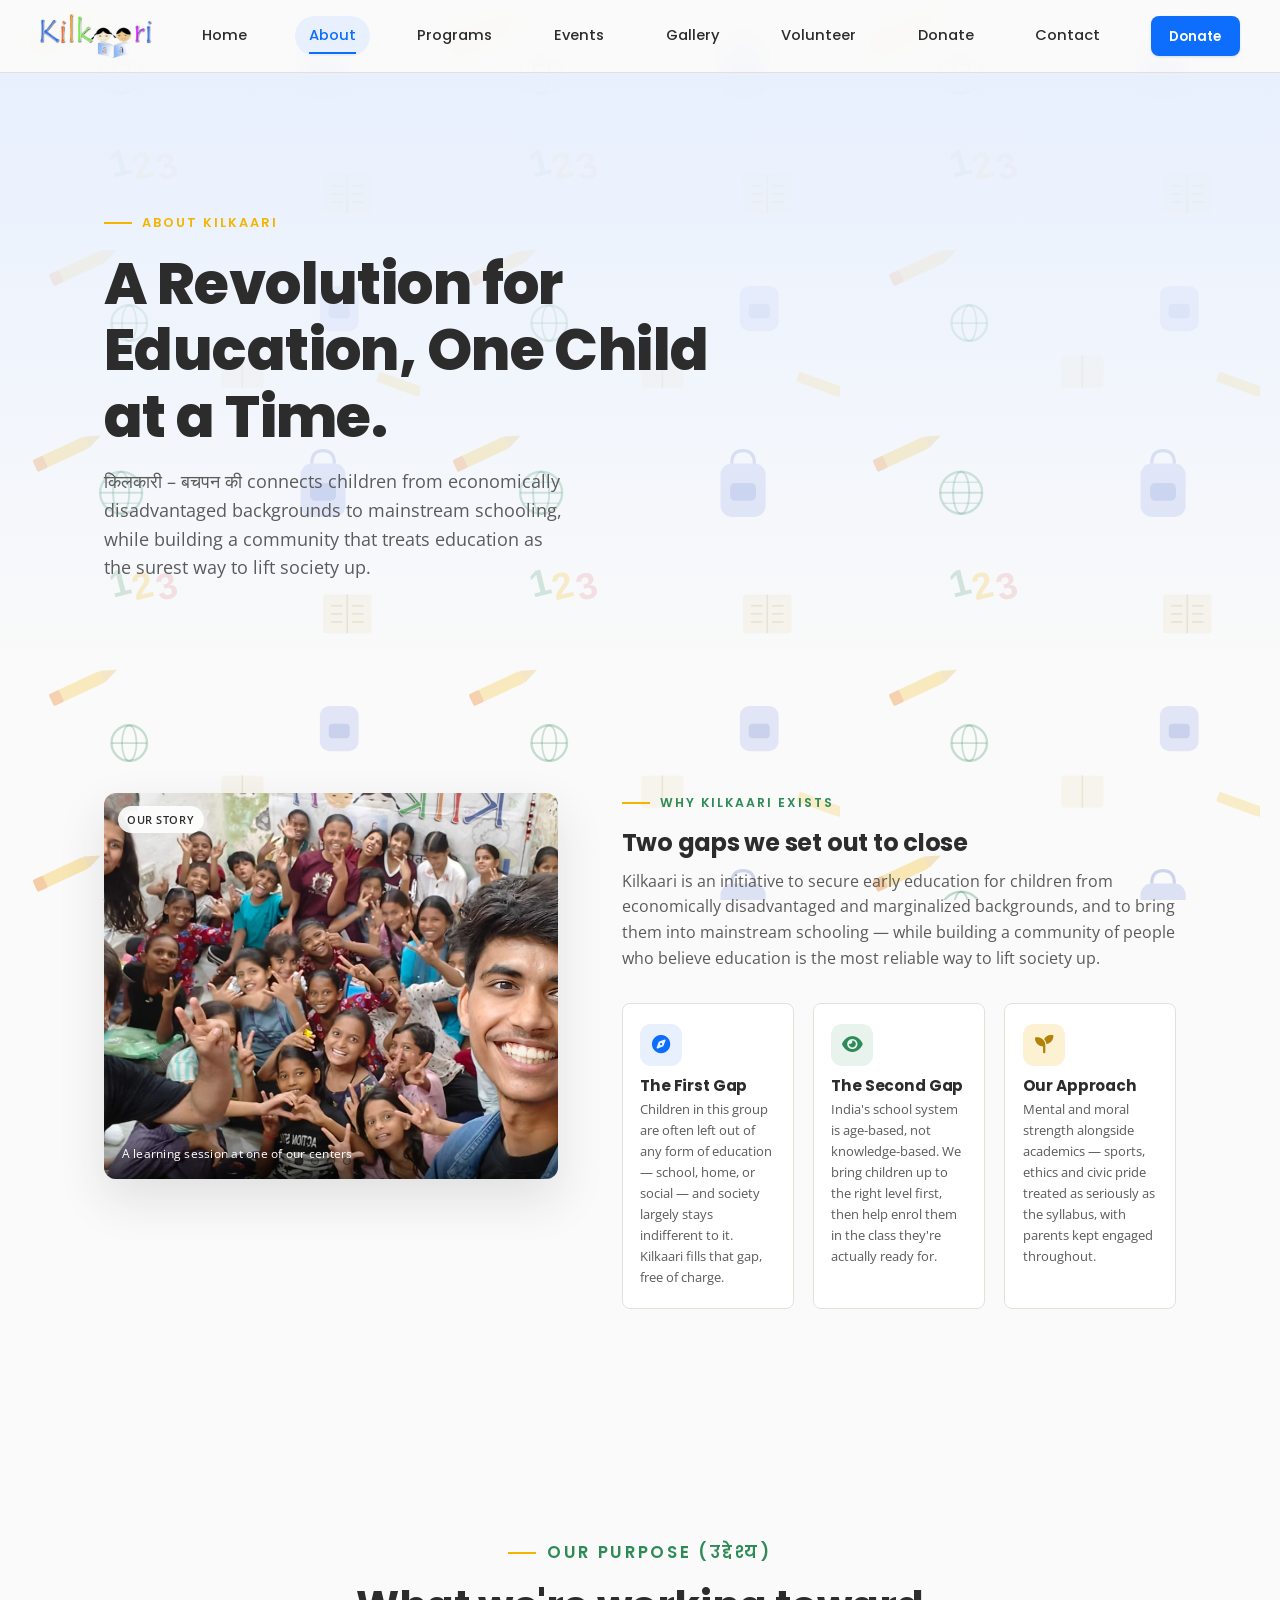
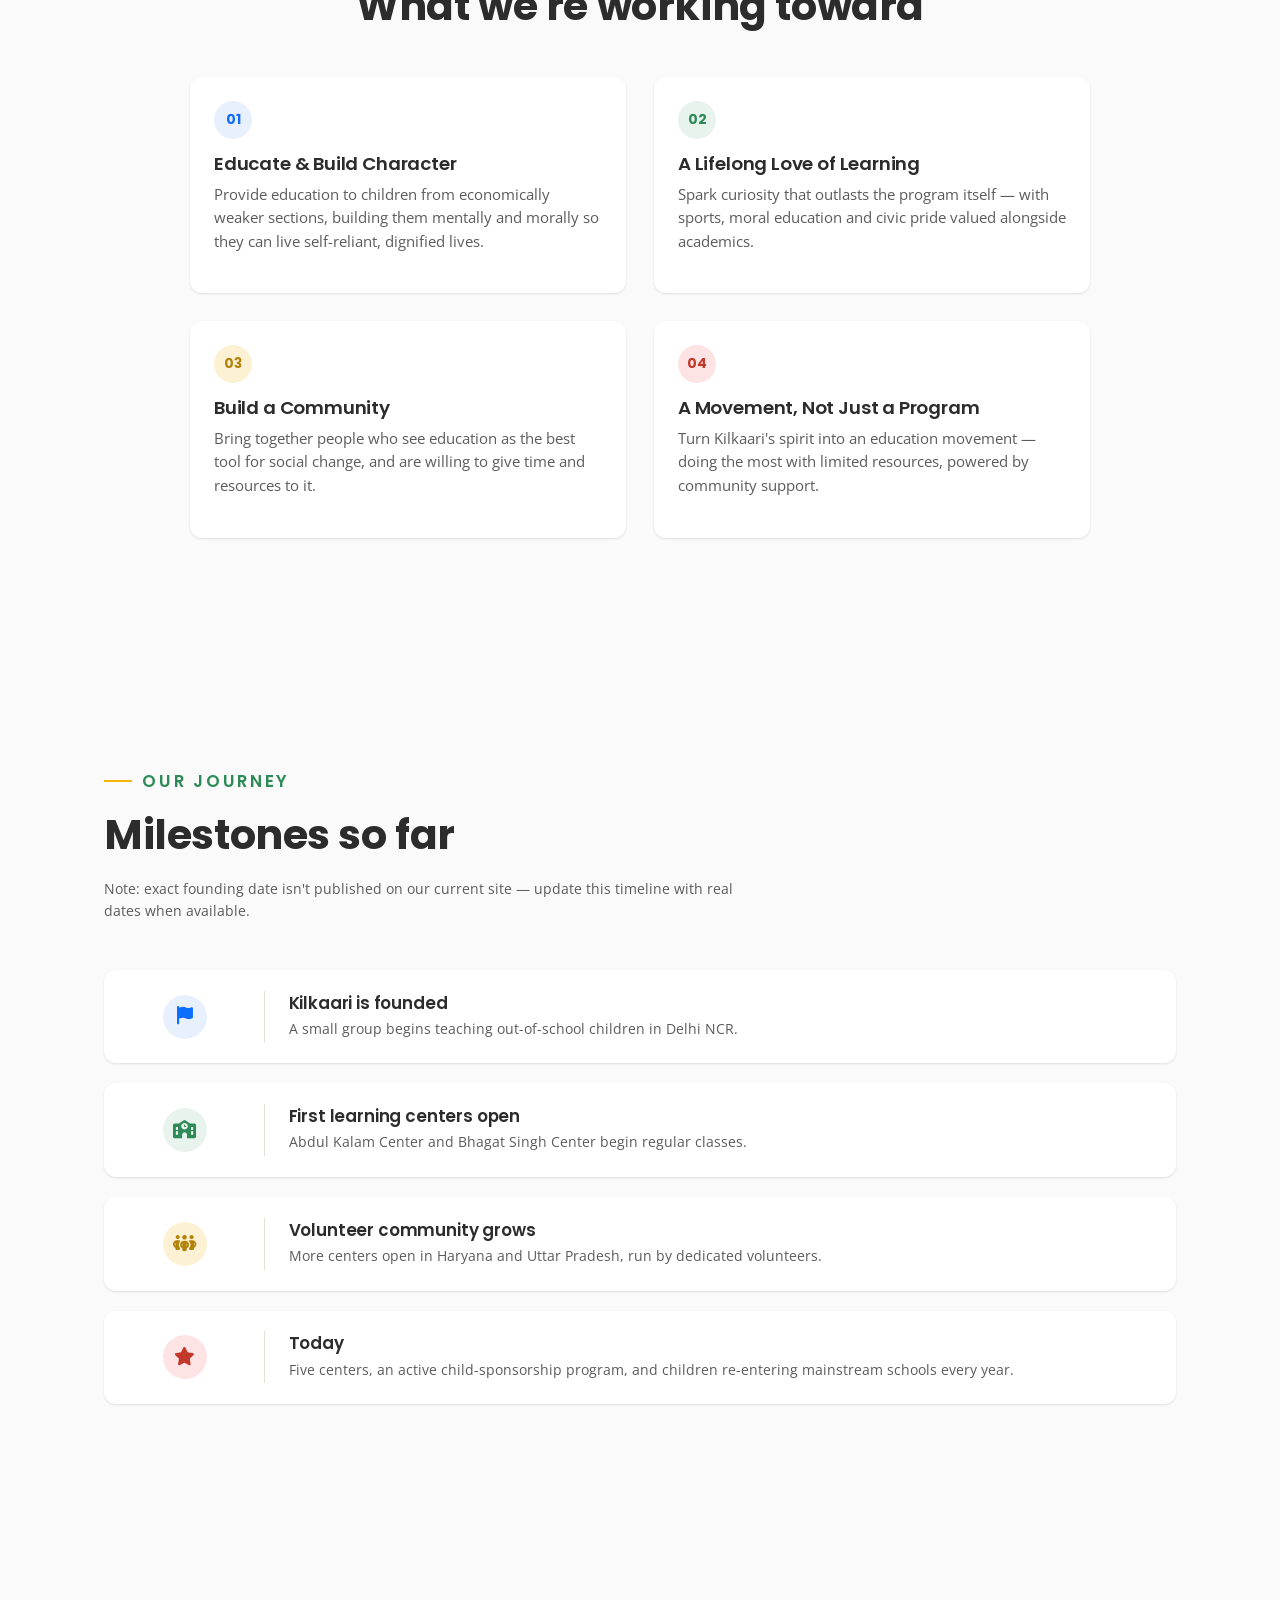
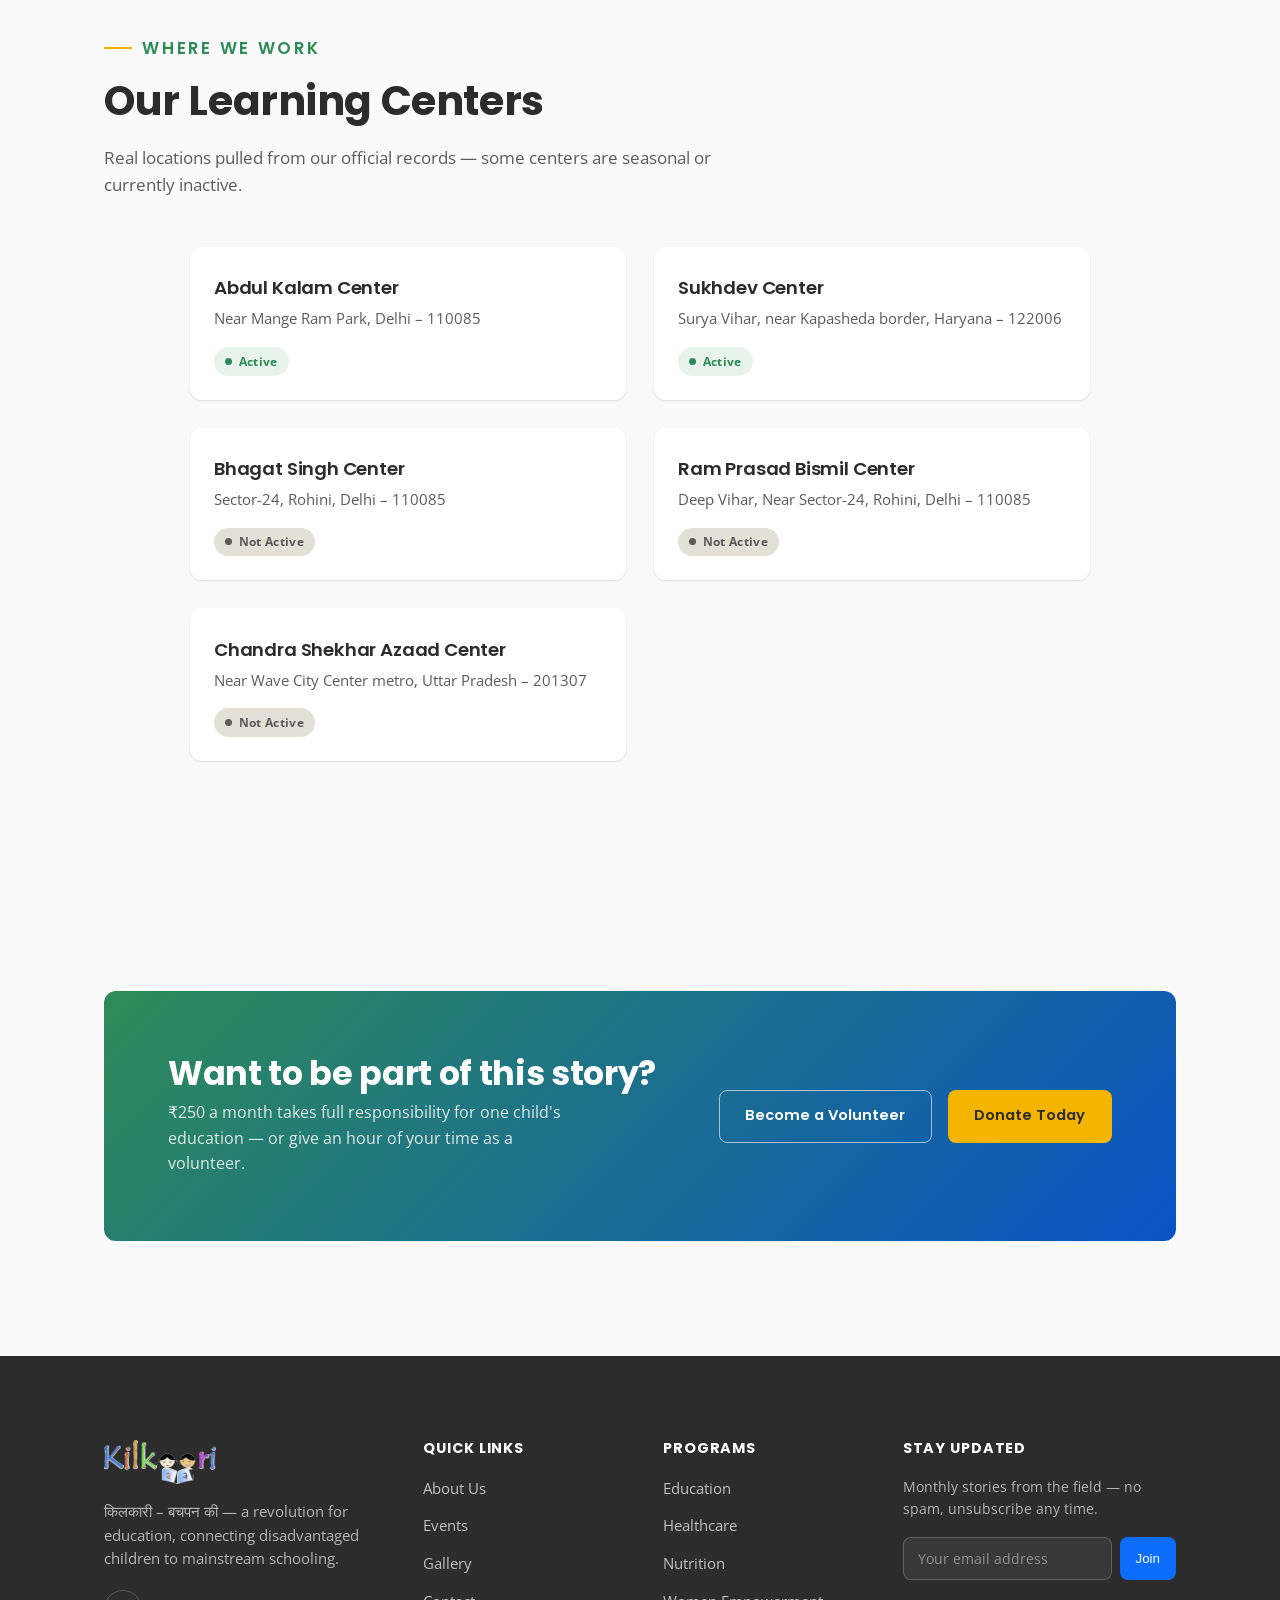
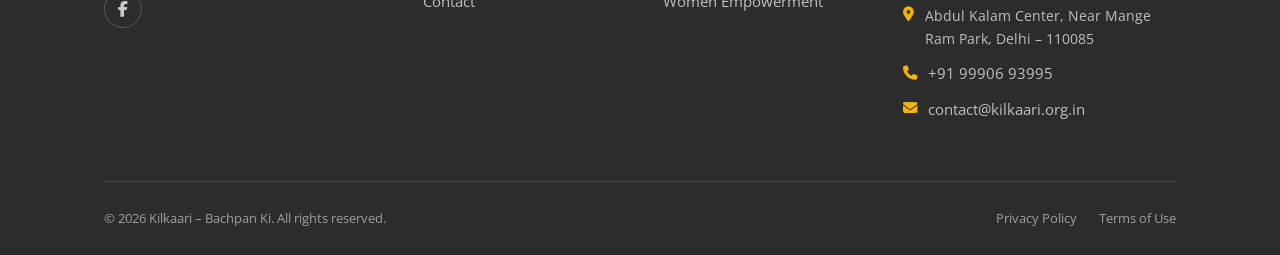
==== commit c5bde811: "tried to fix image upload feature" ====
--- a/Kilkaari/about.html
+++ b/Kilkaari/about.html
@@ -5,6 +5,20 @@
 <meta name="viewport" content="width=device-width, initial-scale=1.0">
 <title>About Us | Kilkaari – Bachpan Ki</title>
 <meta name="description" content="The story behind Kilkaari – Bachpan Ki: our mission, vision, founder, timeline and the centers where we work.">
+
+<link rel="icon" type="image/x-icon" href="assets/images/favicon.ico">
+<link rel="icon" type="image/png" sizes="32x32" href="assets/images/favicon-32.png">
+<link rel="apple-touch-icon" href="assets/images/apple-touch-icon.png">
+
+<meta property="og:type" content="website">
+<meta property="og:title" content="About Us | Kilkaari – Bachpan Ki">
+<meta property="og:description" content="The story behind Kilkaari – Bachpan Ki: our mission, vision, founder, timeline and the centers where we work.">
+<!-- TODO: replace with your real deployed domain once you have one -->
+<meta property="og:url" content="https://REPLACE-WITH-YOUR-DOMAIN.com/about.html">
+<meta property="og:image" content="https://REPLACE-WITH-YOUR-DOMAIN.com/assets/images/logo.png">
+<meta name="twitter:card" content="summary_large_image">
+<meta name="twitter:title" content="About Us | Kilkaari – Bachpan Ki">
+<meta name="twitter:description" content="The story behind Kilkaari – Bachpan Ki: our mission, vision, founder, timeline and the centers where we work.">
 <link rel="preconnect" href="https://fonts.googleapis.com">
 <link rel="stylesheet" href="https://cdnjs.cloudflare.com/ajax/libs/font-awesome/6.5.1/css/all.min.css">
 <link rel="stylesheet" href="assets/css/global.css">
@@ -282,6 +296,13 @@
   // fallback list above if the API isn't reachable.
   (async function () {
     if (!window.KilkaariAPI) return;
+
+    function escapeHtml(str) {
+      return String(str || '').replace(/[&<>"']/g, (c) => (
+        { '&': '&amp;', '<': '&lt;', '>': '&gt;', '"': '&quot;', "'": '&#39;' }[c]
+      ));
+    }
+
     try {
       const centers = await window.KilkaariAPI.getCenters();
       if (!Array.isArray(centers) || !centers.length) return;
@@ -289,8 +310,8 @@
       wrap.innerHTML = centers.map((c) => `
         <article class="program-card card reveal is-visible">
           <div class="program-card__body">
-            <h3>${c.name}</h3>
-            <p>${c.address}</p>
+            <h3>${escapeHtml(c.name)}</h3>
+            <p>${escapeHtml(c.address)}</p>
             <span class="status-pill ${c.is_active ? 'is-active' : 'is-inactive'}">${c.is_active ? 'Active' : 'Not Active'}</span>
           </div>
         </article>`).join('');
